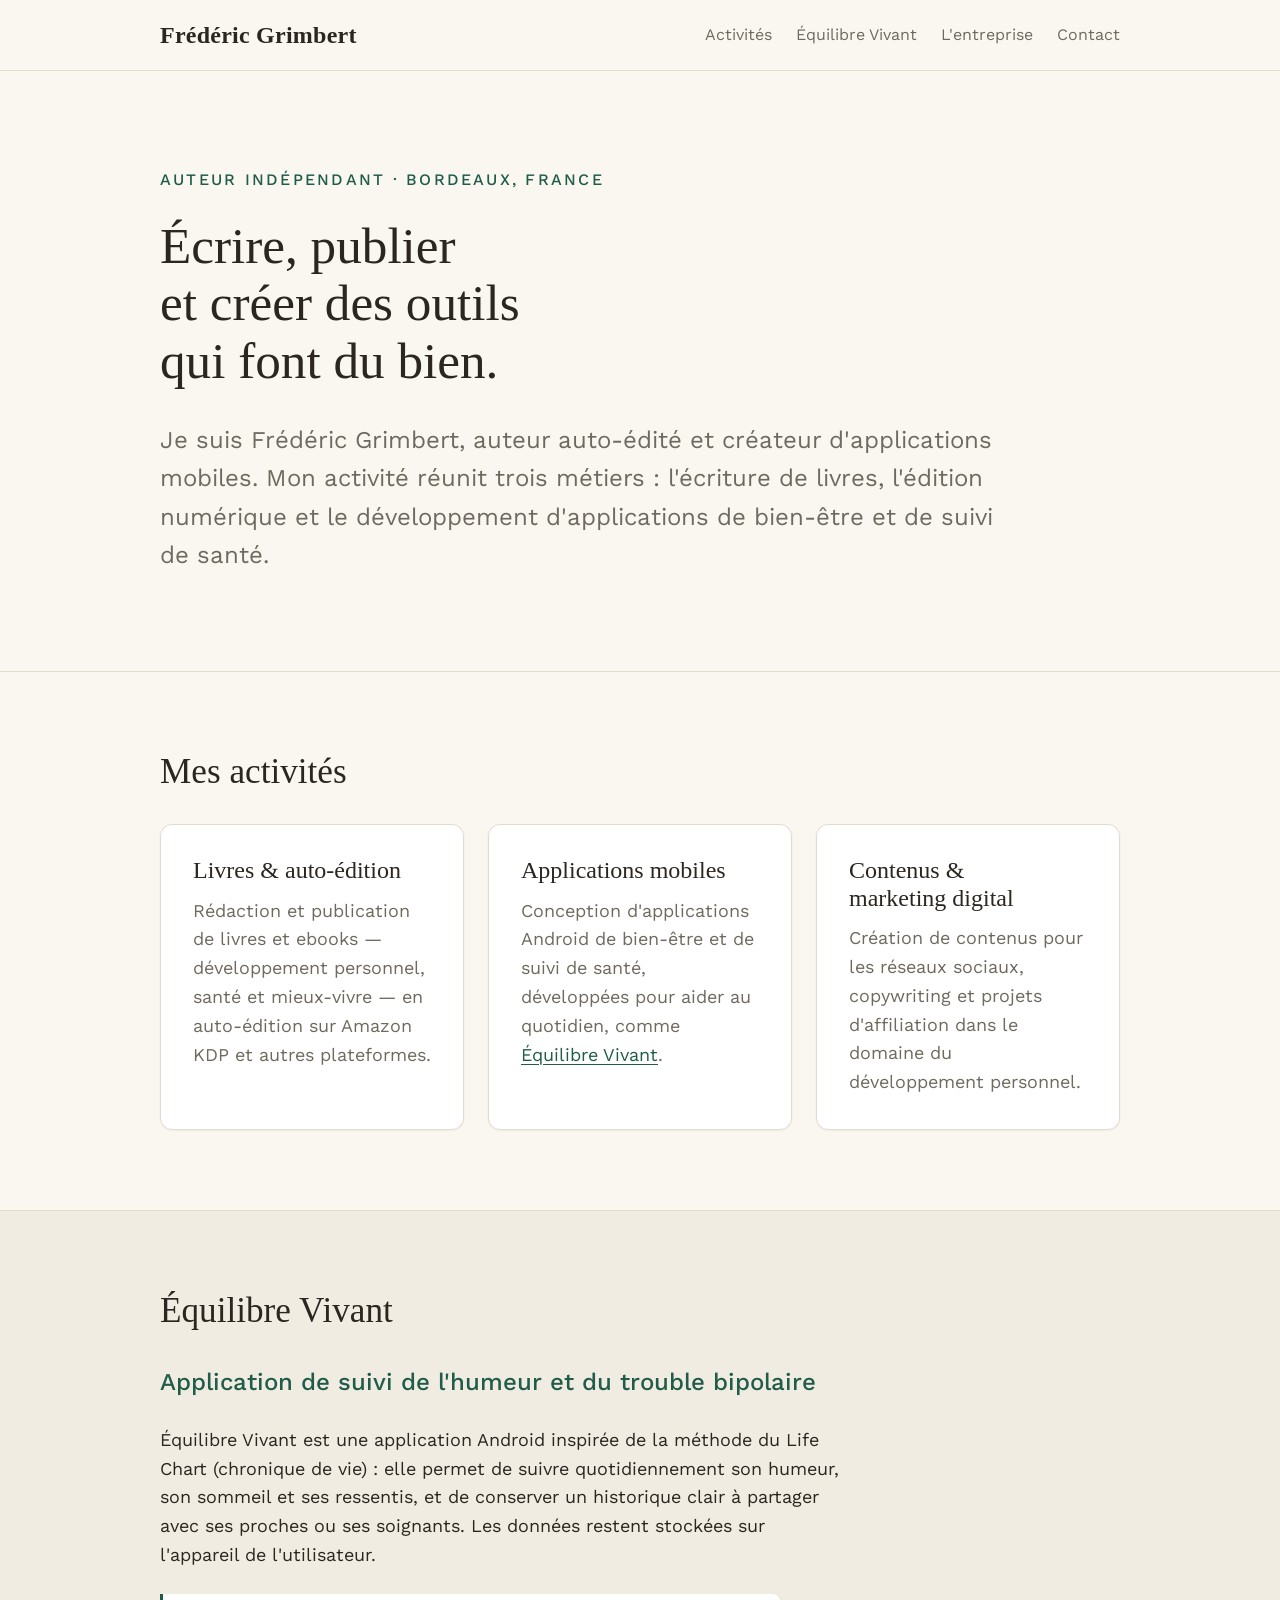
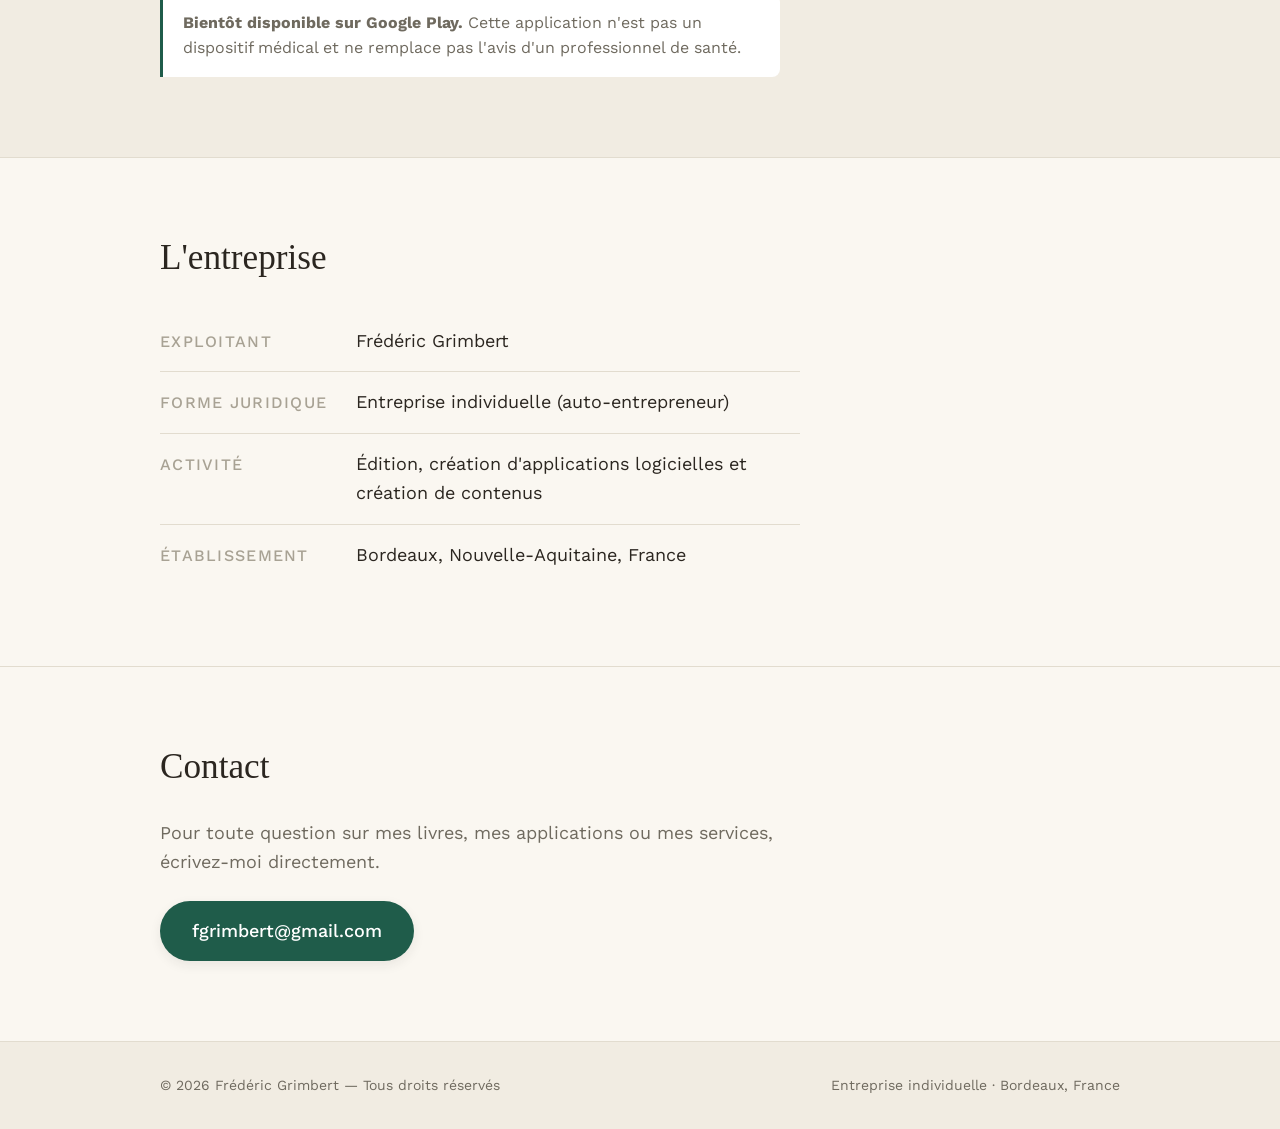
==== index.html @ 80c021e5 "Page officielle de l'organisation : Frédéric Grimbert, auteur indépendant et créateur d'applications" ====
<!DOCTYPE html>
<html lang="fr">
<head>
  <meta charset="UTF-8" />
  <meta name="viewport" content="width=device-width, initial-scale=1.0" />
  <title>Frédéric Grimbert — Auteur indépendant &amp; créateur d'applications</title>
  <meta name="description" content="Page officielle de Frédéric Grimbert, auteur indépendant et créateur d'applications mobiles. Livres, auto-édition et applications de bien-être, dont Équilibre Vivant." />
  <meta property="og:title" content="Frédéric Grimbert — Auteur indépendant &amp; créateur d'applications" />
  <meta property="og:description" content="Livres, auto-édition et applications de bien-être, dont Équilibre Vivant, bientôt sur Google Play." />
  <meta property="og:type" content="website" />
  <link rel="icon" href="favicon.svg" type="image/svg+xml" />
  <link rel="preconnect" href="https://api.fontshare.com" />
  <link rel="preconnect" href="https://fonts.googleapis.com" />
  <link rel="preconnect" href="https://fonts.gstatic.com" crossorigin />
  <link href="https://api.fontshare.com/v2/css?f[]=zodiak@400,500,700&display=swap" rel="stylesheet" />
  <link href="https://fonts.googleapis.com/css2?family=Work+Sans:wght@300..700&display=swap" rel="stylesheet" />
  <link rel="stylesheet" href="style.css" />
</head>
<body>
  <header class="header">
    <div class="container header__inner">
      <a class="header__brand" href="#accueil">Frédéric Grimbert</a>
      <nav class="header__nav" aria-label="Navigation principale">
        <a href="#activites">Activités</a>
        <a href="#equilibre-vivant">Équilibre Vivant</a>
        <a href="#entreprise">L'entreprise</a>
        <a href="#contact">Contact</a>
      </nav>
    </div>
  </header>

  <main id="accueil">
    <section class="hero">
      <div class="container">
        <p class="hero__kicker">Auteur indépendant · Bordeaux, France</p>
        <h1 class="hero__title">Écrire, publier<br />et créer des outils<br />qui font du bien.</h1>
        <p class="hero__lead">
          Je suis Frédéric Grimbert, auteur auto-édité et créateur d'applications mobiles.
          Mon activité réunit trois métiers : l'écriture de livres, l'édition numérique
          et le développement d'applications de bien-être et de suivi de santé.
        </p>
      </div>
    </section>

    <section id="activites" class="section">
      <div class="container">
        <h2 class="section__title">Mes activités</h2>
        <div class="grid grid--three">
          <article class="card">
            <h3 class="card__title">Livres &amp; auto-édition</h3>
            <p class="card__text">
              Rédaction et publication de livres et ebooks — développement personnel,
              santé et mieux-vivre — en auto-édition sur Amazon KDP et autres plateformes.
            </p>
          </article>
          <article class="card">
            <h3 class="card__title">Applications mobiles</h3>
            <p class="card__text">
              Conception d'applications Android de bien-être et de suivi de santé,
              développées pour aider au quotidien, comme
              <a href="#equilibre-vivant">Équilibre Vivant</a>.
            </p>
          </article>
          <article class="card">
            <h3 class="card__title">Contenus &amp; marketing digital</h3>
            <p class="card__text">
              Création de contenus pour les réseaux sociaux, copywriting et
              projets d'affiliation dans le domaine du développement personnel.
            </p>
          </article>
        </div>
      </div>
    </section>

    <section id="equilibre-vivant" class="section section--accent">
      <div class="container">
        <h2 class="section__title">Équilibre Vivant</h2>
        <p class="app__tagline">Application de suivi de l'humeur et du trouble bipolaire</p>
        <p class="app__text">
          Équilibre Vivant est une application Android inspirée de la méthode du Life Chart
          (chronique de vie) : elle permet de suivre quotidiennement son humeur, son sommeil
          et ses ressentis, et de conserver un historique clair à partager avec ses proches
          ou ses soignants. Les données restent stockées sur l'appareil de l'utilisateur.
        </p>
        <p class="app__note">
          <strong>Bientôt disponible sur Google Play.</strong>
          Cette application n'est pas un dispositif médical et ne remplace pas l'avis
          d'un professionnel de santé.
        </p>
      </div>
    </section>

    <section id="entreprise" class="section">
      <div class="container">
        <h2 class="section__title">L'entreprise</h2>
        <div class="legal">
          <dl class="legal__list">
            <div class="legal__row">
              <dt>Exploitant</dt>
              <dd>Frédéric Grimbert</dd>
            </div>
            <div class="legal__row">
              <dt>Forme juridique</dt>
              <dd>Entreprise individuelle (auto-entrepreneur)</dd>
            </div>
            <div class="legal__row">
              <dt>Activité</dt>
              <dd>Édition, création d'applications logicielles et création de contenus</dd>
            </div>
            <div class="legal__row">
              <dt>Établissement</dt>
              <dd>Bordeaux, Nouvelle-Aquitaine, France</dd>
            </div>
          </dl>
        </div>
      </div>
    </section>

    <section id="contact" class="section section--contact">
      <div class="container">
        <h2 class="section__title">Contact</h2>
        <p class="contact__text">
          Pour toute question sur mes livres, mes applications ou mes services,
          écrivez-moi directement.
        </p>
        <p>
          <a class="contact__button" href="mailto:fgrimbert@gmail.com">fgrimbert@gmail.com</a>
        </p>
      </div>
    </section>
  </main>

  <footer class="footer">
    <div class="container footer__inner">
      <p>© <span id="year">2026</span> Frédéric Grimbert — Tous droits réservés</p>
      <p class="footer__meta">Entreprise individuelle · Bordeaux, France</p>
    </div>
  </footer>

  <script>
    document.getElementById('year').textContent = new Date().getFullYear();
  </script>
</body>
</html>
---- style.css ----
/* ============================================================
   Frédéric Grimbert — page officielle
   Direction artistique : éditorial chaleureux, serif Zodiak,
   tons crème et vert profond. Sobre et professionnel.
   ============================================================ */

:root,
[data-theme='light'] {
  /* Surfaces — crème chaud */
  --color-bg: #faf7f1;
  --color-surface: #ffffff;
  --color-surface-offset: #f1ece2;
  --color-border: #e2dccf;

  /* Texte */
  --color-text: #2b2620;
  --color-text-muted: #6f6a5f;
  --color-text-faint: #a8a294;

  /* Accent — vert profond */
  --color-primary: #1f5c4a;
  --color-primary-hover: #164437;
  --color-primary-highlight: #dde8e1;

  /* Typo */
  --font-display: 'Zodiak', Georgia, serif;
  --font-body: 'Work Sans', 'Helvetica Neue', sans-serif;

  /* Échelle de texte */
  --text-xs: clamp(0.75rem, 0.7rem + 0.25vw, 0.875rem);
  --text-sm: clamp(0.875rem, 0.8rem + 0.35vw, 1rem);
  --text-base: clamp(1rem, 0.95rem + 0.25vw, 1.125rem);
  --text-lg: clamp(1.125rem, 1rem + 0.75vw, 1.5rem);
  --text-xl: clamp(1.5rem, 1.2rem + 1.25vw, 2.25rem);
  --text-2xl: clamp(2rem, 1.2rem + 2.5vw, 3.5rem);

  /* Espacement (base 4px) */
  --space-1: 0.25rem; --space-2: 0.5rem; --space-3: 0.75rem;
  --space-4: 1rem; --space-5: 1.25rem; --space-6: 1.5rem;
  --space-8: 2rem; --space-10: 2.5rem; --space-12: 3rem;
  --space-16: 4rem; --space-20: 5rem; --space-24: 6rem;

  --radius-sm: 0.375rem;
  --radius-md: 0.5rem;
  --radius-lg: 0.75rem;

  --transition-interactive: 180ms cubic-bezier(0.16, 1, 0.3, 1);

  --shadow-sm: 0 1px 2px rgba(43, 38, 32, 0.06);
  --shadow-md: 0 4px 12px rgba(43, 38, 32, 0.08);
  --shadow-lg: 0 12px 32px rgba(43, 38, 32, 0.12);

  --content-narrow: 640px;
  --content-default: 960px;
}

/* ---------- Base ---------- */
*,
*::before,
*::after { box-sizing: border-box; margin: 0; padding: 0; }

html {
  -webkit-text-size-adjust: none;
  text-size-adjust: none;
  -webkit-font-smoothing: antialiased;
  -moz-osx-font-smoothing: grayscale;
  text-rendering: optimizeLegibility;
  scroll-behavior: smooth;
  scroll-padding-top: var(--space-16);
}

body {
  min-height: 100dvh;
  line-height: 1.6;
  font-family: var(--font-body);
  font-size: var(--text-base);
  color: var(--color-text);
  background-color: var(--color-bg);
}

img, svg { display: block; max-width: 100%; height: auto; }

h1, h2, h3 { text-wrap: balance; line-height: 1.15; }
p, li { text-wrap: pretty; max-width: 72ch; }

a {
  color: var(--color-primary);
  text-decoration-thickness: 1px;
  text-underline-offset: 3px;
}
a:hover { color: var(--color-primary-hover); }

:focus-visible {
  outline: 2px solid var(--color-primary);
  outline-offset: 3px;
  border-radius: var(--radius-sm);
}

@media (prefers-reduced-motion: reduce) {
  *, *::before, *::after {
    animation-duration: 0.01ms !important;
    transition-duration: 0.01ms !important;
    scroll-behavior: auto !important;
  }
}

a, button {
  transition: color var(--transition-interactive),
              background var(--transition-interactive),
              border-color var(--transition-interactive),
              box-shadow var(--transition-interactive);
}

.container {
  width: min(var(--content-default), 100% - var(--space-8));
  margin-inline: auto;
}

/* ---------- En-tête ---------- */
.header {
  position: sticky;
  top: 0;
  z-index: 50;
  background: rgba(250, 247, 241, 0.9);
  backdrop-filter: blur(12px);
  border-bottom: 1px solid var(--color-border);
}

.header__inner {
  display: flex;
  align-items: center;
  justify-content: space-between;
  gap: var(--space-4);
  padding-block: var(--space-4);
}

.header__brand {
  font-family: var(--font-display);
  font-weight: 700;
  font-size: var(--text-lg);
  color: var(--color-text);
  text-decoration: none;
  letter-spacing: 0.01em;
}
.header__brand:hover { color: var(--color-primary); }

.header__nav {
  display: flex;
  gap: var(--space-6);
  font-size: var(--text-sm);
}
.header__nav a { color: var(--color-text-muted); text-decoration: none; }
.header__nav a:hover { color: var(--color-primary); }

@media (max-width: 600px) {
  .header__inner {
    flex-wrap: wrap;
    row-gap: var(--space-2);
    padding-block: var(--space-3);
  }
  .header__brand { font-size: var(--text-base); }
  .header__nav {
    width: 100%;
    gap: var(--space-3);
    font-size: var(--text-sm);
  }
  .header__nav a { white-space: nowrap; }
}

/* ---------- Hero ---------- */
.hero {
  padding-block: clamp(var(--space-16), 10vw, var(--space-24));
}

.hero__kicker {
  font-size: var(--text-sm);
  text-transform: uppercase;
  letter-spacing: 0.14em;
  color: var(--color-primary);
  font-weight: 500;
  margin-bottom: var(--space-6);
}

.hero__title {
  font-family: var(--font-display);
  font-weight: 500;
  font-size: var(--text-2xl);
  line-height: 1.12;
  margin-bottom: var(--space-8);
}

.hero__lead {
  font-size: var(--text-lg);
  color: var(--color-text-muted);
  max-width: 56ch;
}

/* ---------- Sections ---------- */
.section {
  padding-block: clamp(var(--space-12), 8vw, var(--space-20));
  border-top: 1px solid var(--color-border);
}

.section__title {
  font-family: var(--font-display);
  font-weight: 500;
  font-size: var(--text-xl);
  margin-bottom: var(--space-8);
}

/* ---------- Grille d'activités ---------- */
.grid--three {
  display: grid;
  grid-template-columns: repeat(3, 1fr);
  gap: var(--space-6);
}

@media (max-width: 760px) {
  .grid--three { grid-template-columns: 1fr; }
}

.card {
  background: var(--color-surface);
  border: 1px solid var(--color-border);
  border-radius: var(--radius-lg);
  padding: var(--space-8);
  box-shadow: var(--shadow-sm);
}

.card__title {
  font-family: var(--font-display);
  font-weight: 500;
  font-size: var(--text-lg);
  margin-bottom: var(--space-3);
}

.card__text { color: var(--color-text-muted); }

/* ---------- Section app ---------- */
.section--accent {
  background: var(--color-surface-offset);
}

.app__tagline {
  font-size: var(--text-lg);
  color: var(--color-primary);
  font-weight: 500;
  margin-bottom: var(--space-6);
}

.app__text {
  max-width: 62ch;
  margin-bottom: var(--space-6);
}

.app__note {
  font-size: var(--text-sm);
  color: var(--color-text-muted);
  background: var(--color-surface);
  border-left: 3px solid var(--color-primary);
  padding: var(--space-4) var(--space-5);
  border-radius: 0 var(--radius-md) var(--radius-md) 0;
  max-width: 62ch;
}

/* ---------- Section entreprise ---------- */
.legal__list { max-width: 640px; }

.legal__row {
  display: grid;
  grid-template-columns: 180px 1fr;
  gap: var(--space-4);
  padding-block: var(--space-4);
  border-bottom: 1px solid var(--color-border);
}
.legal__row:last-child { border-bottom: none; }

.legal__row dt {
  font-size: var(--text-sm);
  text-transform: uppercase;
  letter-spacing: 0.08em;
  color: var(--color-text-faint);
  font-weight: 500;
  padding-top: 2px;
}

.legal__row dd { font-weight: 400; }

@media (max-width: 560px) {
  .legal__row { grid-template-columns: 1fr; gap: var(--space-1); }
}

/* ---------- Contact ---------- */
.section--contact { text-align: left; }

.contact__text {
  color: var(--color-text-muted);
  margin-bottom: var(--space-6);
  max-width: 56ch;
}

.contact__button {
  display: inline-block;
  background: var(--color-primary);
  color: #ffffff;
  font-size: var(--text-base);
  font-weight: 500;
  text-decoration: none;
  padding: var(--space-4) var(--space-8);
  border-radius: var(--radius-full, 9999px);
  box-shadow: var(--shadow-md);
}
.contact__button:hover {
  background: var(--color-primary-hover);
  color: #ffffff;
  box-shadow: var(--shadow-lg);
}

/* ---------- Pied de page ---------- */
.footer {
  border-top: 1px solid var(--color-border);
  padding-block: var(--space-8);
  background: var(--color-surface-offset);
}

.footer__inner {
  display: flex;
  justify-content: space-between;
  gap: var(--space-4);
  flex-wrap: wrap;
  font-size: var(--text-xs);
  color: var(--color-text-muted);
}
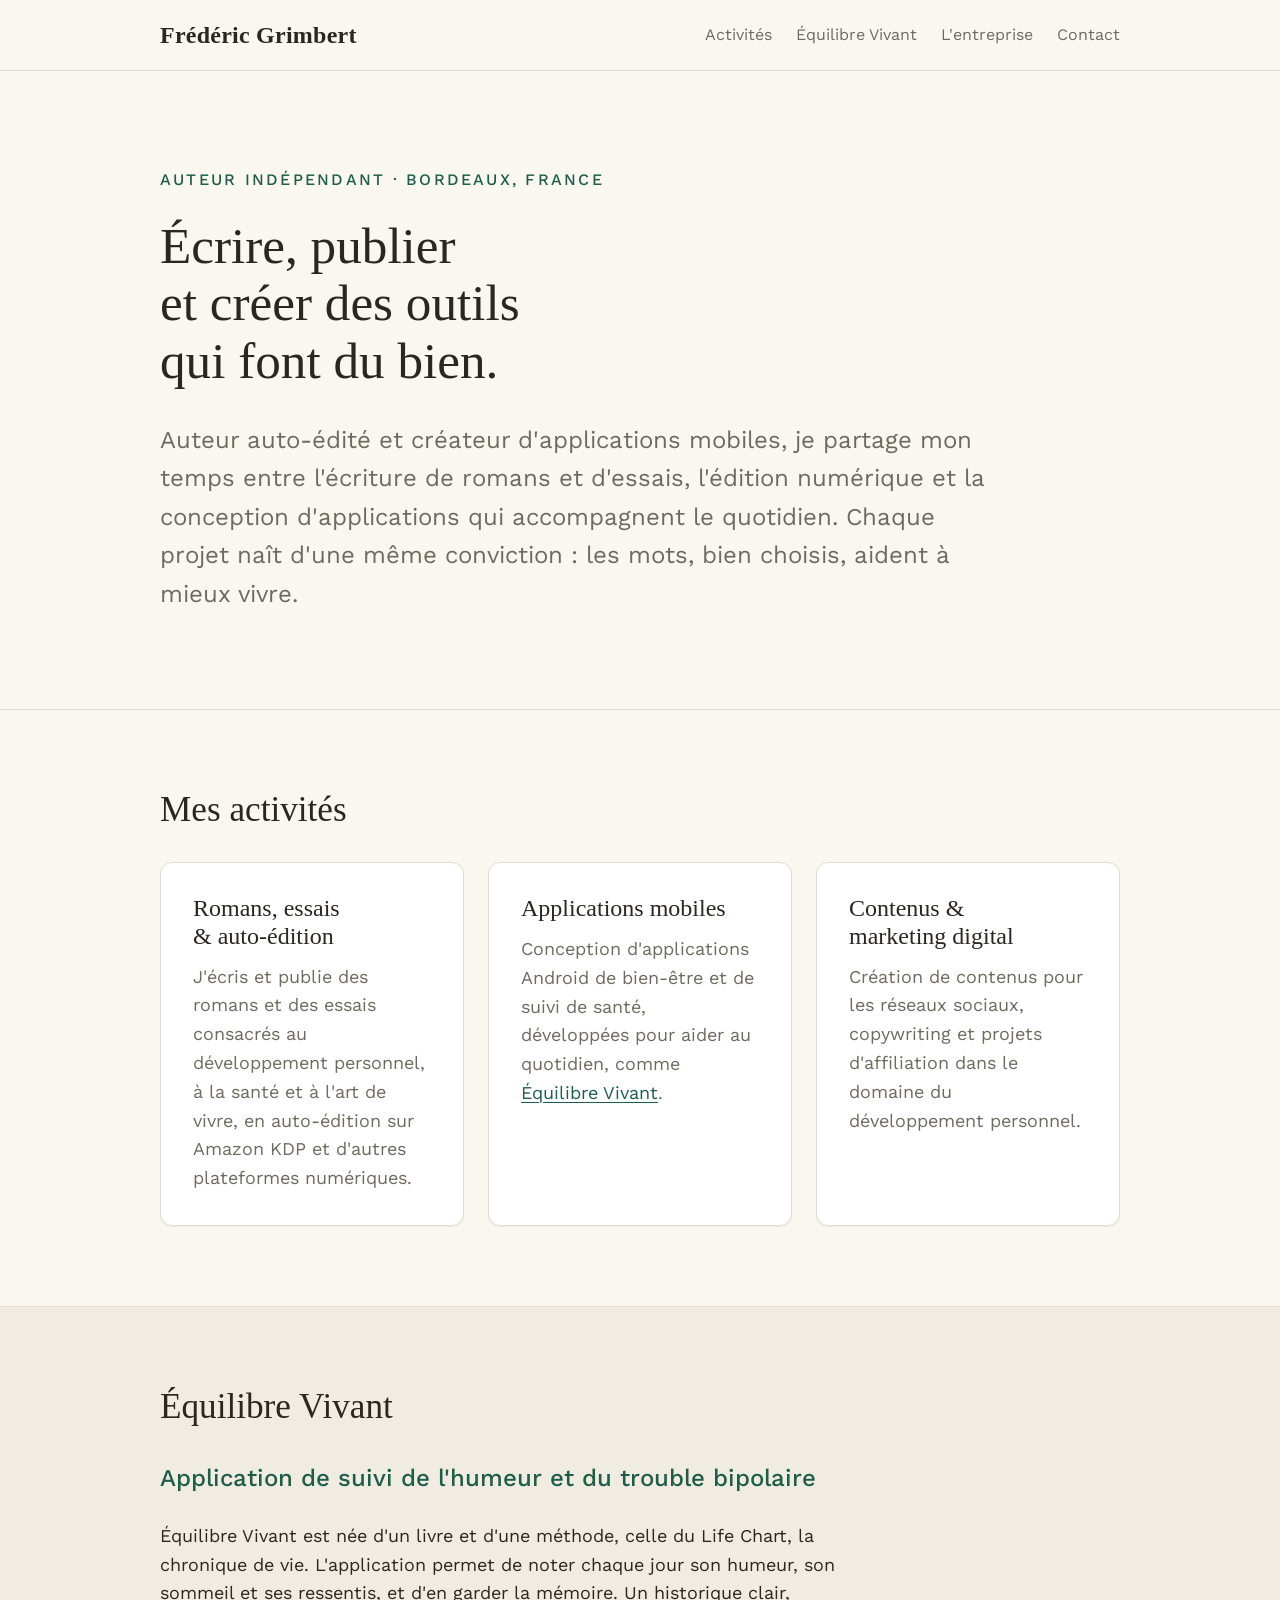
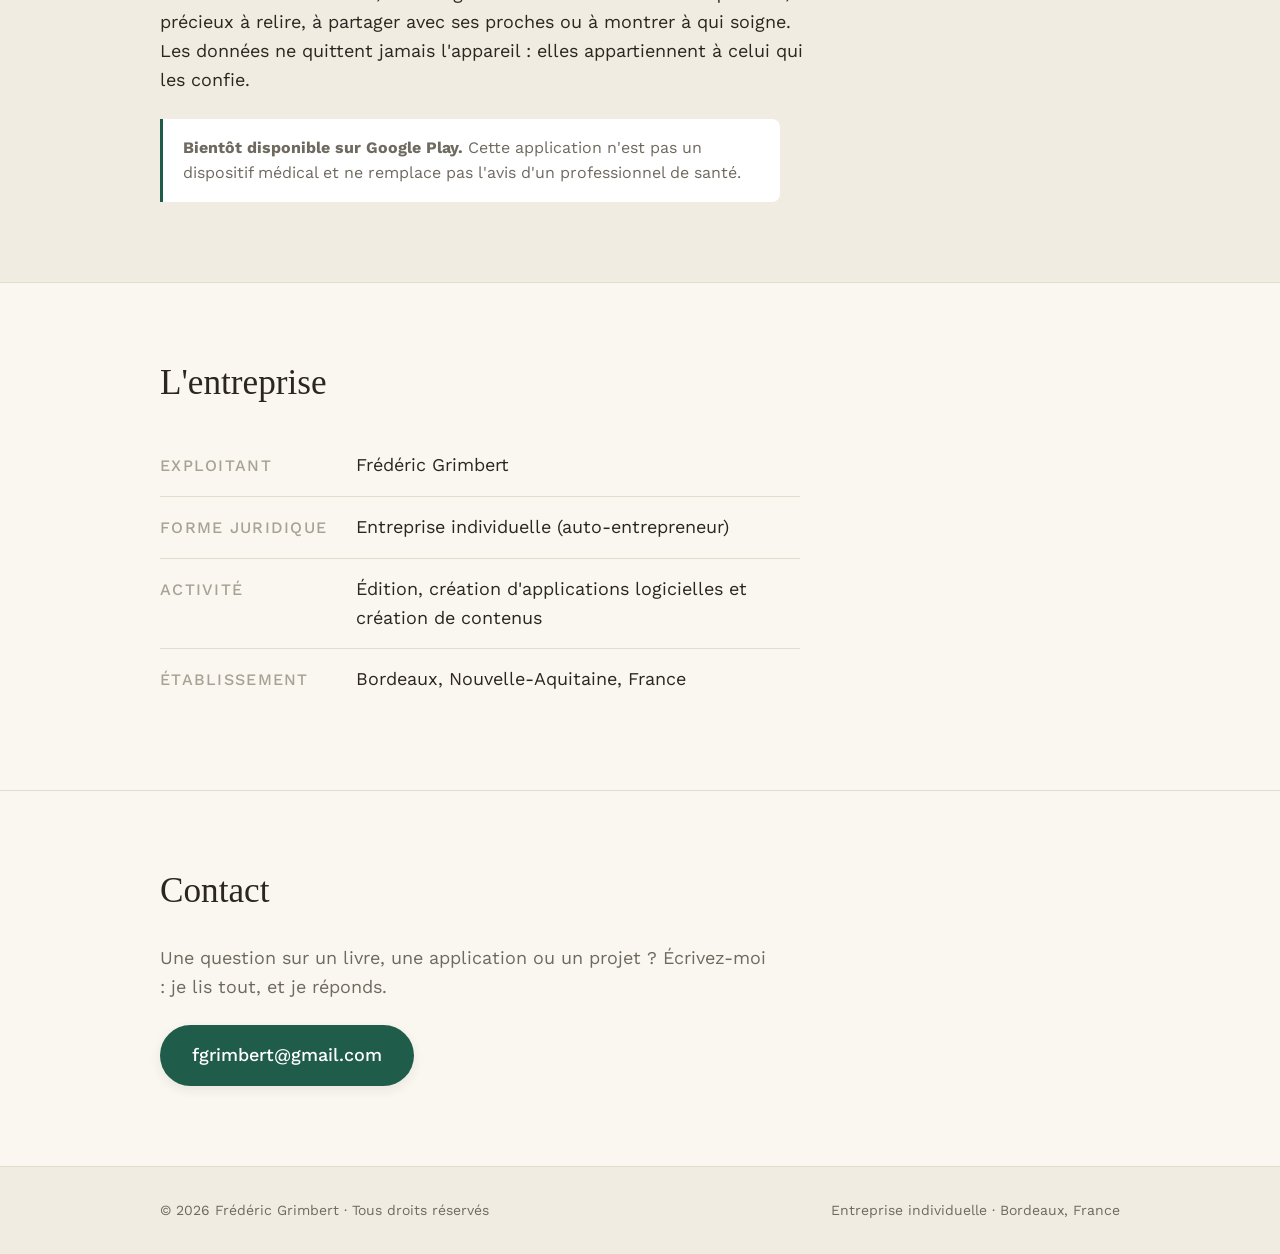
==== commit 5f604ea1: "Style littéraire, ajout des romans, suppression des tirets cadratins" ====
--- a/index.html
+++ b/index.html
@@ -3,10 +3,10 @@
 <head>
   <meta charset="UTF-8" />
   <meta name="viewport" content="width=device-width, initial-scale=1.0" />
-  <title>Frédéric Grimbert — Auteur indépendant &amp; créateur d'applications</title>
-  <meta name="description" content="Page officielle de Frédéric Grimbert, auteur indépendant et créateur d'applications mobiles. Livres, auto-édition et applications de bien-être, dont Équilibre Vivant." />
-  <meta property="og:title" content="Frédéric Grimbert — Auteur indépendant &amp; créateur d'applications" />
-  <meta property="og:description" content="Livres, auto-édition et applications de bien-être, dont Équilibre Vivant, bientôt sur Google Play." />
+  <title>Frédéric Grimbert · Auteur indépendant et créateur d'applications</title>
+  <meta name="description" content="Page officielle de Frédéric Grimbert, auteur indépendant et créateur d'applications mobiles. Romans, essais, auto-édition et applications de bien-être, dont Équilibre Vivant." />
+  <meta property="og:title" content="Frédéric Grimbert · Auteur indépendant et créateur d'applications" />
+  <meta property="og:description" content="Romans, essais, auto-édition et applications de bien-être, dont Équilibre Vivant, bientôt sur Google Play." />
   <meta property="og:type" content="website" />
   <link rel="icon" href="favicon.svg" type="image/svg+xml" />
   <link rel="preconnect" href="https://api.fontshare.com" />
@@ -35,9 +35,10 @@
         <p class="hero__kicker">Auteur indépendant · Bordeaux, France</p>
         <h1 class="hero__title">Écrire, publier<br />et créer des outils<br />qui font du bien.</h1>
         <p class="hero__lead">
-          Je suis Frédéric Grimbert, auteur auto-édité et créateur d'applications mobiles.
-          Mon activité réunit trois métiers : l'écriture de livres, l'édition numérique
-          et le développement d'applications de bien-être et de suivi de santé.
+          Auteur auto-édité et créateur d'applications mobiles, je partage mon temps entre
+          l'écriture de romans et d'essais, l'édition numérique et la conception d'applications
+          qui accompagnent le quotidien. Chaque projet naît d'une même conviction : les mots,
+          bien choisis, aident à mieux vivre.
         </p>
       </div>
     </section>
@@ -47,10 +48,11 @@
         <h2 class="section__title">Mes activités</h2>
         <div class="grid grid--three">
           <article class="card">
-            <h3 class="card__title">Livres &amp; auto-édition</h3>
+            <h3 class="card__title">Romans, essais &amp; auto-édition</h3>
             <p class="card__text">
-              Rédaction et publication de livres et ebooks — développement personnel,
-              santé et mieux-vivre — en auto-édition sur Amazon KDP et autres plateformes.
+              J'écris et publie des romans et des essais consacrés au développement personnel,
+              à la santé et à l'art de vivre, en auto-édition sur Amazon KDP et d'autres
+              plateformes numériques.
             </p>
           </article>
           <article class="card">
@@ -77,10 +79,12 @@
         <h2 class="section__title">Équilibre Vivant</h2>
         <p class="app__tagline">Application de suivi de l'humeur et du trouble bipolaire</p>
         <p class="app__text">
-          Équilibre Vivant est une application Android inspirée de la méthode du Life Chart
-          (chronique de vie) : elle permet de suivre quotidiennement son humeur, son sommeil
-          et ses ressentis, et de conserver un historique clair à partager avec ses proches
-          ou ses soignants. Les données restent stockées sur l'appareil de l'utilisateur.
+          Équilibre Vivant est née d'un livre et d'une méthode, celle du Life Chart,
+          la chronique de vie. L'application permet de noter chaque jour son humeur,
+          son sommeil et ses ressentis, et d'en garder la mémoire. Un historique clair,
+          précieux à relire, à partager avec ses proches ou à montrer à qui soigne.
+          Les données ne quittent jamais l'appareil : elles appartiennent à celui
+          qui les confie.
         </p>
         <p class="app__note">
           <strong>Bientôt disponible sur Google Play.</strong>
@@ -120,8 +124,8 @@
       <div class="container">
         <h2 class="section__title">Contact</h2>
         <p class="contact__text">
-          Pour toute question sur mes livres, mes applications ou mes services,
-          écrivez-moi directement.
+          Une question sur un livre, une application ou un projet ?
+          Écrivez-moi : je lis tout, et je réponds.
         </p>
         <p>
           <a class="contact__button" href="mailto:fgrimbert@gmail.com">fgrimbert@gmail.com</a>
@@ -132,7 +136,7 @@
 
   <footer class="footer">
     <div class="container footer__inner">
-      <p>© <span id="year">2026</span> Frédéric Grimbert — Tous droits réservés</p>
+      <p>© <span id="year">2026</span> Frédéric Grimbert · Tous droits réservés</p>
       <p class="footer__meta">Entreprise individuelle · Bordeaux, France</p>
     </div>
   </footer>
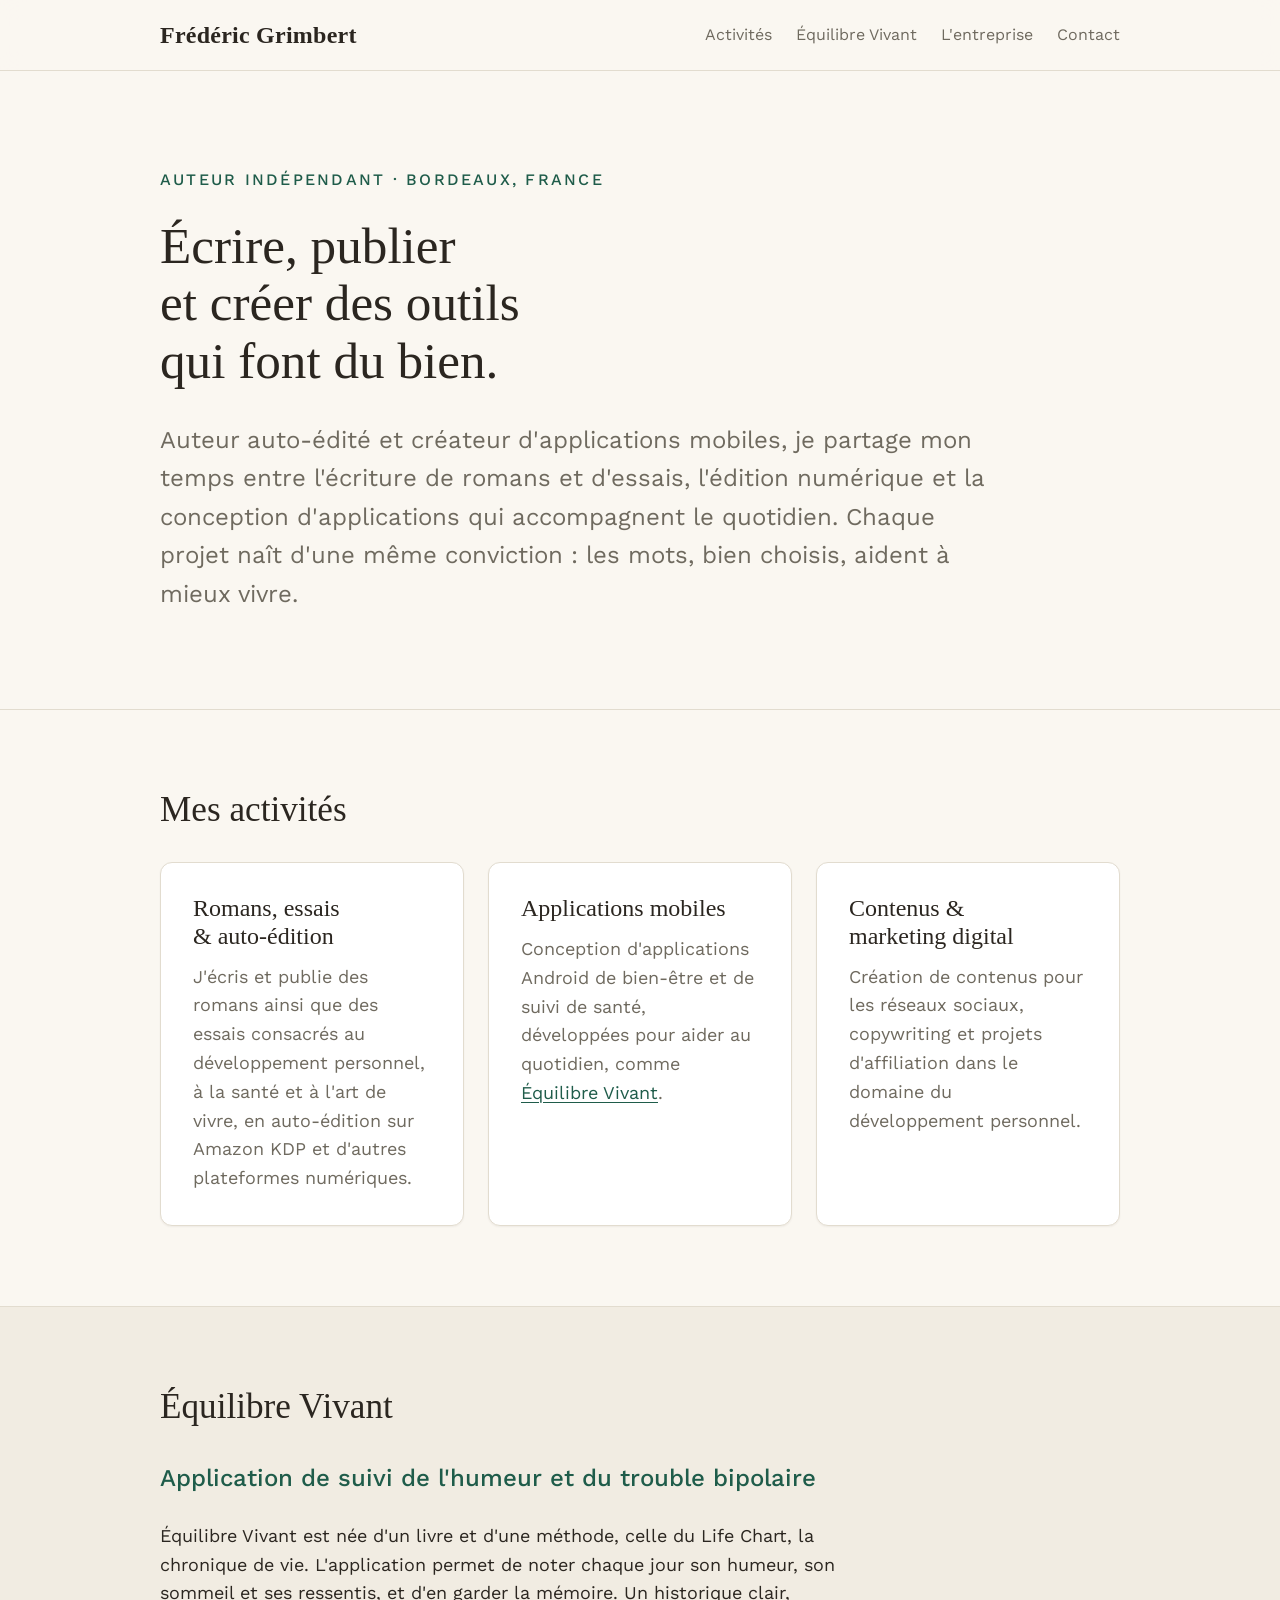
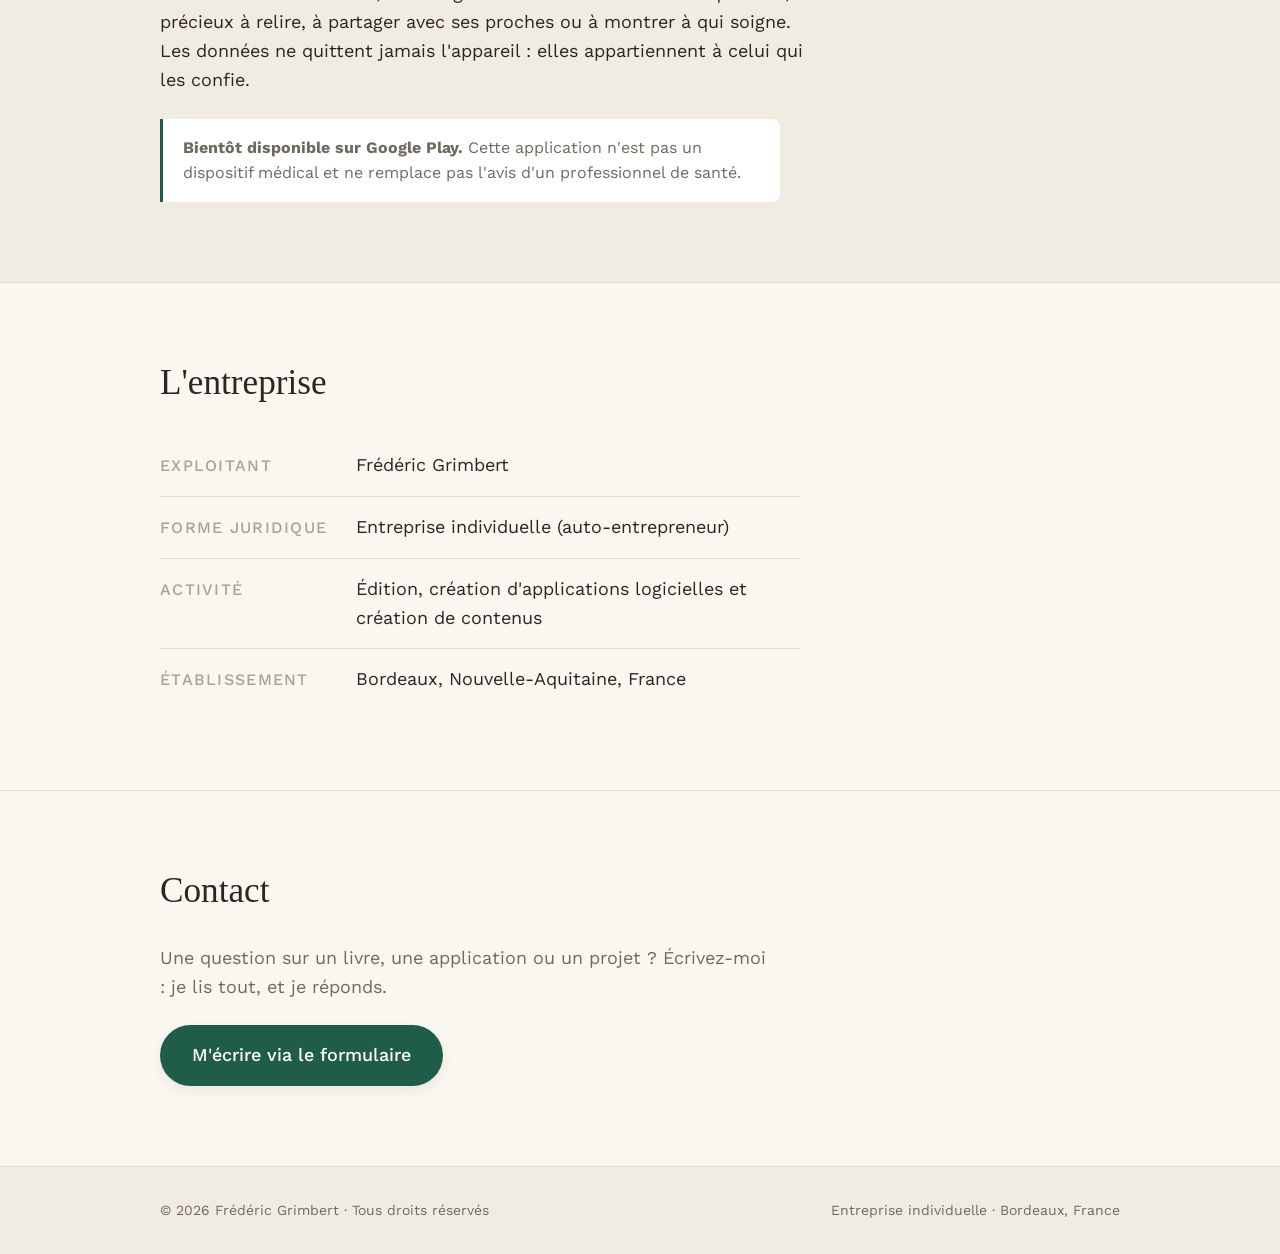
==== commit a6c4d8c1: "Distinction romans/essais, formulaire de contact, email masqué" ====
--- a/index.html
+++ b/index.html
@@ -50,9 +50,9 @@
           <article class="card">
             <h3 class="card__title">Romans, essais &amp; auto-édition</h3>
             <p class="card__text">
-              J'écris et publie des romans et des essais consacrés au développement personnel,
-              à la santé et à l'art de vivre, en auto-édition sur Amazon KDP et d'autres
-              plateformes numériques.
+              J'écris et publie des romans ainsi que des essais consacrés au développement
+              personnel, à la santé et à l'art de vivre, en auto-édition sur Amazon KDP
+              et d'autres plateformes numériques.
             </p>
           </article>
           <article class="card">
@@ -128,7 +128,7 @@
           Écrivez-moi : je lis tout, et je réponds.
         </p>
         <p>
-          <a class="contact__button" href="mailto:fgrimbert@gmail.com">fgrimbert@gmail.com</a>
+          <a class="contact__button" href="contact.html">M'écrire via le formulaire</a>
         </p>
       </div>
     </section>
--- a/style.css
+++ b/style.css
@@ -96,6 +96,18 @@
   border-radius: var(--radius-sm);
 }
 
+.sr-only {
+  position: absolute;
+  width: 1px;
+  height: 1px;
+  padding: 0;
+  margin: -1px;
+  overflow: hidden;
+  clip: rect(0, 0, 0, 0);
+  white-space: nowrap;
+  border-width: 0;
+}
+
 @media (prefers-reduced-motion: reduce) {
   *, *::before, *::after {
     animation-duration: 0.01ms !important;
@@ -114,6 +126,10 @@
 .container {
   width: min(var(--content-default), 100% - var(--space-8));
   margin-inline: auto;
+}
+
+.container--narrow {
+  width: min(var(--content-narrow), 100% - var(--space-8));
 }
 
 /* ---------- En-tête ---------- */
@@ -331,3 +347,54 @@
   font-size: var(--text-xs);
   color: var(--color-text-muted);
 }
+
+/* ---------- Page contact ---------- */
+.contact-page__inner {
+  min-height: 70dvh;
+  display: flex;
+  align-items: flex-start;
+  padding-top: clamp(var(--space-12), 6vw, var(--space-20));
+}
+
+.form {
+  display: flex;
+  flex-direction: column;
+  gap: var(--space-6);
+  margin-top: var(--space-8);
+}
+
+.form__field {
+  display: flex;
+  flex-direction: column;
+  gap: var(--space-2);
+}
+
+.form__field label {
+  font-size: var(--text-sm);
+  font-weight: 500;
+  color: var(--color-text-muted);
+}
+
+.form__field input,
+.form__field textarea {
+  font: inherit;
+  color: var(--color-text);
+  background: var(--color-surface);
+  border: 1px solid var(--color-border);
+  border-radius: var(--radius-md);
+  padding: var(--space-3) var(--space-4);
+}
+
+.form__field input:focus-visible,
+.form__field textarea:focus-visible {
+  outline: 2px solid var(--color-primary);
+  outline-offset: 1px;
+  border-color: var(--color-primary);
+}
+
+.form__submit {
+  align-self: flex-start;
+  border: none;
+  cursor: pointer;
+  font-family: var(--font-body);
+}
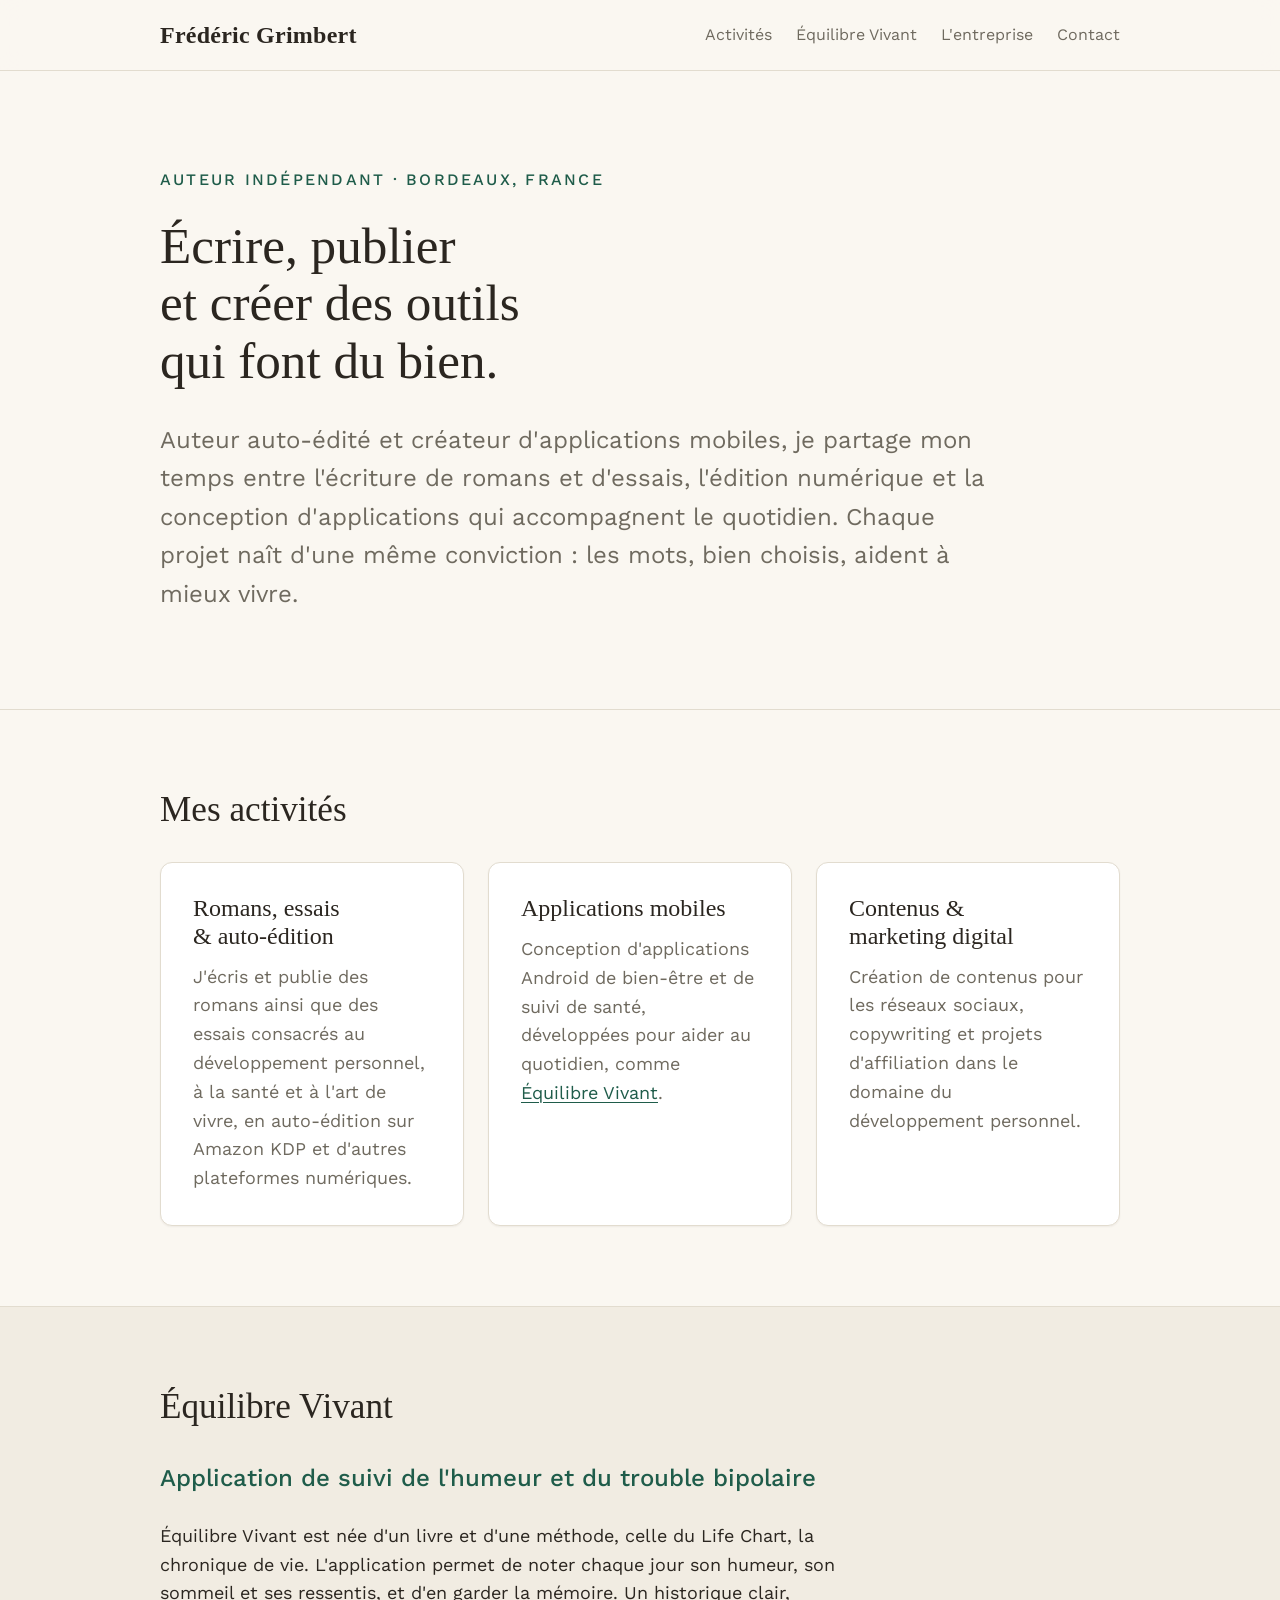
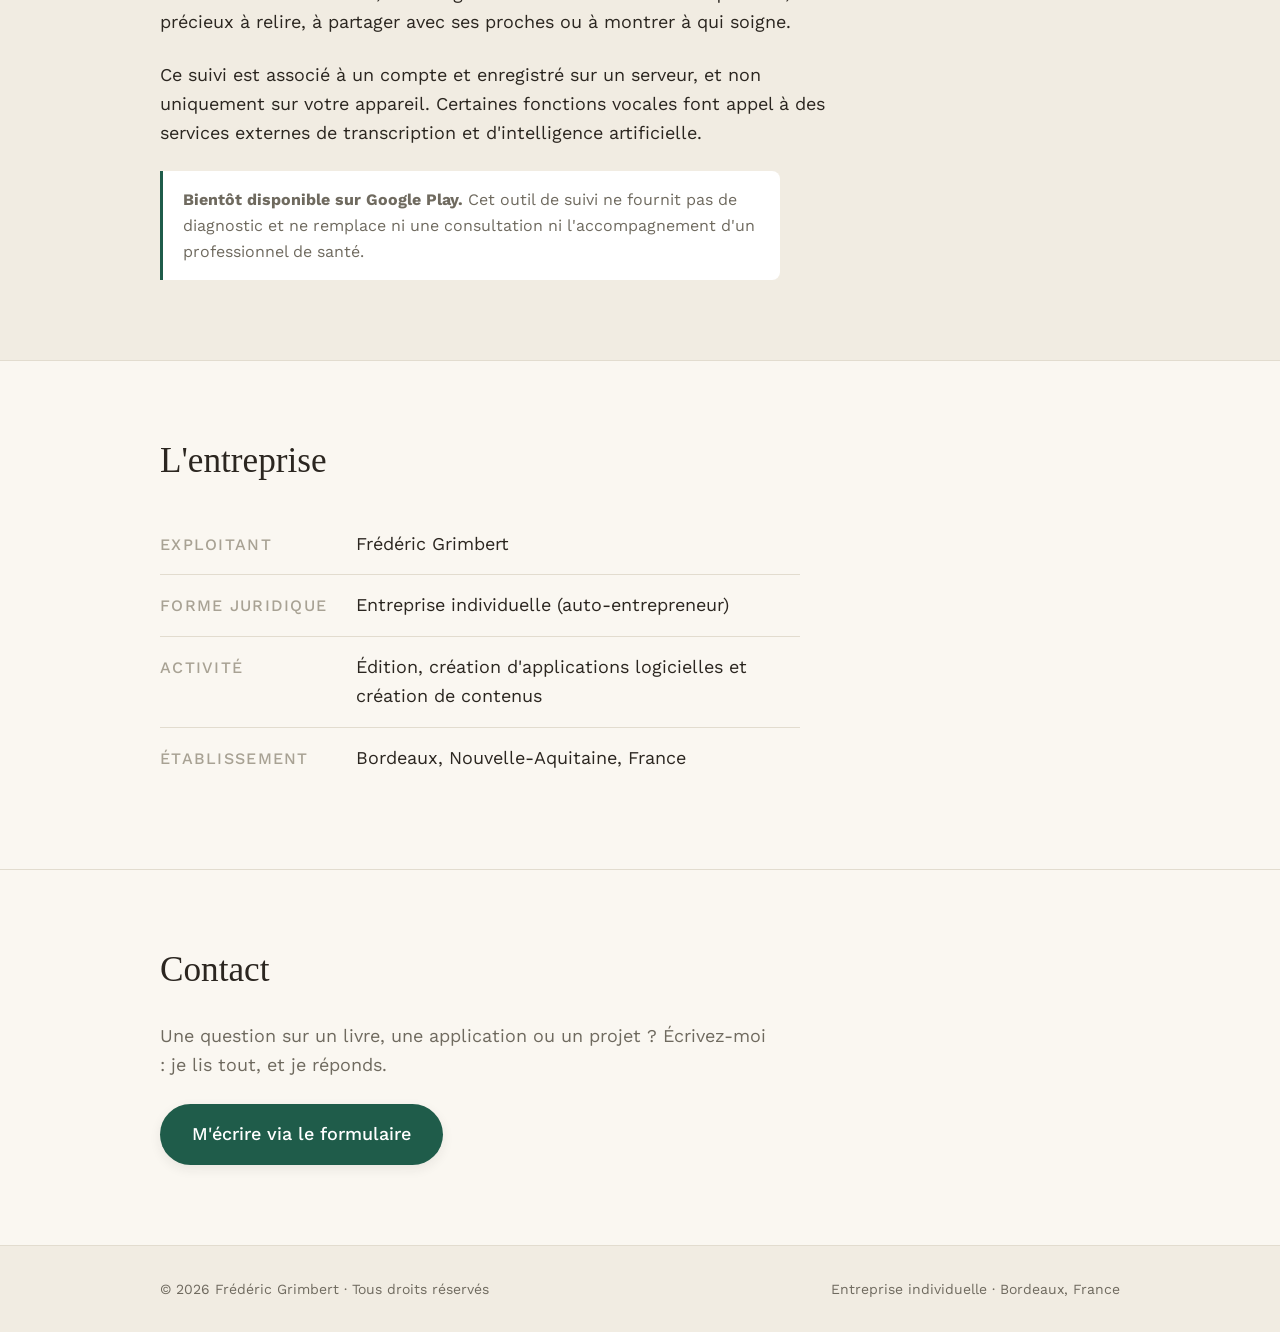
==== commit fd32e49d: "Corrige les informations de confidentialité et les consignes de contact" ====
--- a/index.html
+++ b/index.html
@@ -83,13 +83,16 @@
           la chronique de vie. L'application permet de noter chaque jour son humeur,
           son sommeil et ses ressentis, et d'en garder la mémoire. Un historique clair,
           précieux à relire, à partager avec ses proches ou à montrer à qui soigne.
-          Les données ne quittent jamais l'appareil : elles appartiennent à celui
-          qui les confie.
+        </p>
+        <p class="app__text">
+          Ce suivi est associé à un compte et enregistré sur un serveur, et non
+          uniquement sur votre appareil. Certaines fonctions vocales font appel
+          à des services externes de transcription et d'intelligence artificielle.
         </p>
         <p class="app__note">
           <strong>Bientôt disponible sur Google Play.</strong>
-          Cette application n'est pas un dispositif médical et ne remplace pas l'avis
-          d'un professionnel de santé.
+          Cet outil de suivi ne fournit pas de diagnostic et ne remplace ni une
+          consultation ni l'accompagnement d'un professionnel de santé.
         </p>
       </div>
     </section>
